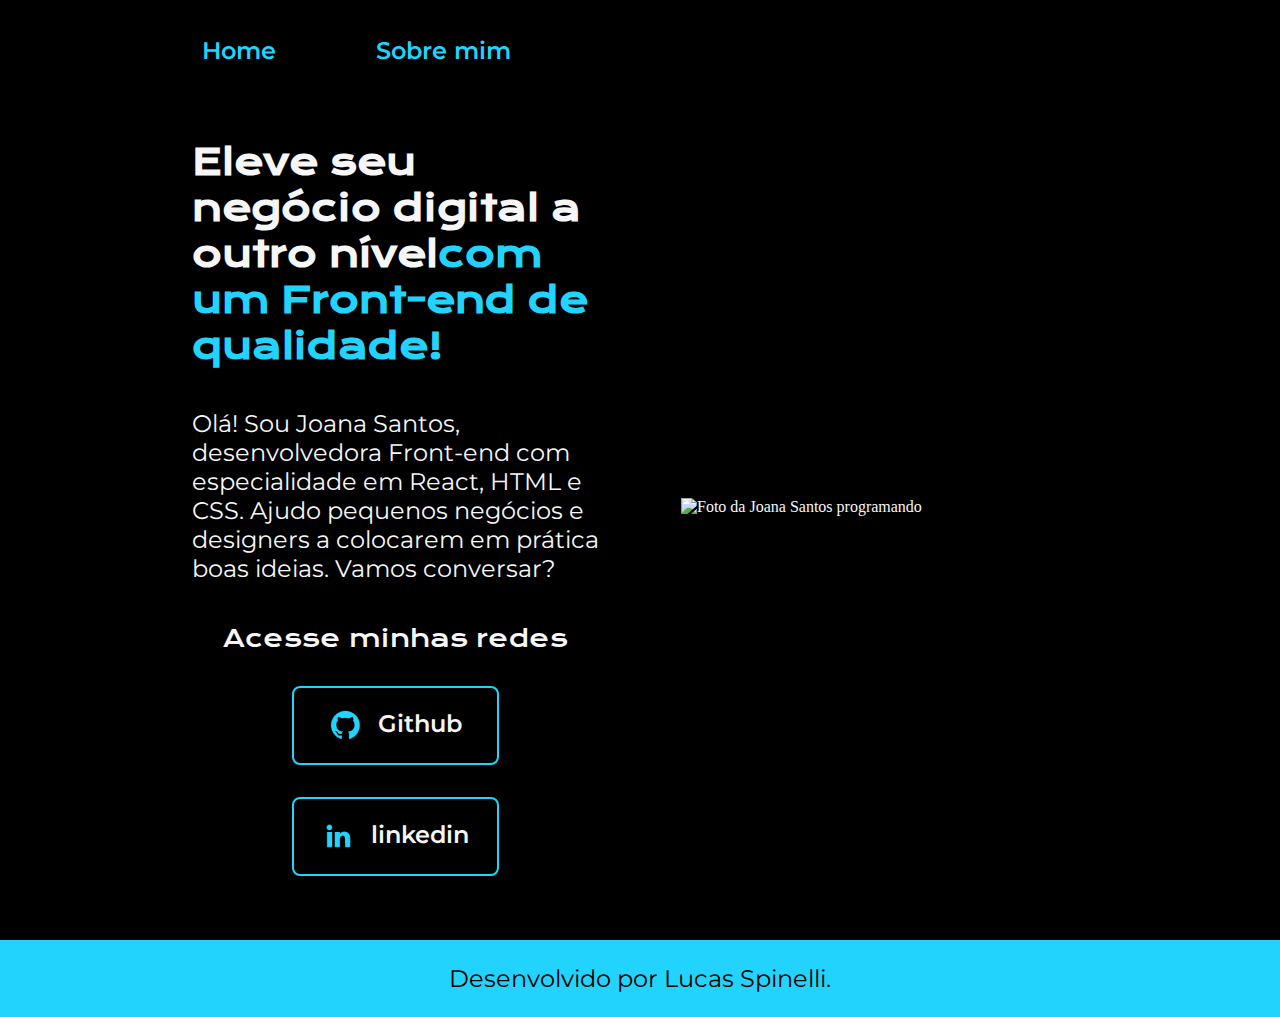
==== index.html @ df26dd65 "Add files via upload" ====
<!DOCTYPE html>
<html lang="pt-br">

<head>
    <meta charset="UTF-8">
    <meta http-equiv="X-UA-Compatible" content="IE=edge">
    <meta name="viewport" content="width=device-width, initial-scale=1.0">
    <title>Portifolio</title>
    <link rel="stylesheet" href="./styles/style.css">
</head>

<body>
    <header class="cabecalho">
        <nav class="cabecalho__menu">
            <a class="cabecalho__menu__link" href="index.html">Home</a>
            <a class="cabecalho__menu__link" href="about.html">Sobre mim</a>
        </nav>
    </header>
    <main class="apresentacao">
        <section class="apresentacao__conteudo">
            <h1 class="apresentacao__conteudo__titulo">Eleve seu negócio digital a outro nível<strong 
            class="titulo-destaque">com um Front-end de qualidade!
            </strong></h1>
            <p class="apresentacao__conteudo__texto">Olá! Sou Joana Santos, desenvolvedora
            Front-end com especialidade em React, HTML e
            CSS. Ajudo pequenos negócios e designers a
            colocarem em prática boas ideias. Vamos
            conversar?</p>
            <div class="apresentacao__links">
                <h2 class="apresentacao__links__subtitulo">Acesse minhas redes</h2>
                <a target="_blank" class="apresentacao__links__navegacao" href="https://github.com/LucasSpinelli003"> 
                    <img src="./assets/github.png">
                    Github
                </a>
                <a target="_blank" class="apresentacao__links__navegacao" href="https://www.linkedin.com/in/lucas-fernando-andrade-spinelli-224258256/">
                    <img src="./assets/linkedin.png">
                    linkedin
                </a>
            </div>
        </section>
        <img class="apresentacao__imagem" src="./assets/imagem.png" alt="Foto da Joana Santos programando">
    </main>
    <footer class="rodape">
        <p>Desenvolvido por Lucas Spinelli.</p>
    </footer>
</body>

</html>
---- styles/style.css ----
@import url('https://fonts.googleapis.com/css2?family=Krona+One&family=Montserrat:wght@400;600&display=swap');

:root {
    --cor-primaria: #000000;
    --cor-secundaria: #F6F6F6;
    --cor-terciaria: #22D4FD;
    --cor-hover: #272727;

    --fonte-primaria: 'Krona One', sans-serif;
    --fonte-secundaria: 'Montserrat', sans-serif;
}
*{
    margin: 0;
    padding: 0;
}

body{
    box-sizing: border-box;
    background-color: var(--cor-primaria);
    color: var(--cor-secundaria);
}
.cabecalho{
    padding: 2% 0% 0% 15%;
}
.cabecalho__menu{
    display: flex;
    gap: 80px;
}
.cabecalho__menu__link{
    font-family: var(--fonte-secundaria);
    font-size: 1.5rem;
    font-weight: 600;
    color: var(--cor-terciaria);
    text-decoration: none;
    padding: 10px;

}
.cabecalho__menu__link:hover{
    padding: solid;
    background-color: var(--cor-hover);
    border-radius:10px ;
}


.apresentacao{
    padding: 5% 15%;
    display: flex;
    align-items: center;
    justify-content: space-between;
    gap: 82px;
}
.apresentacao__conteudo{
    width: 50%;
    display: flex;
    flex-direction: column;
    gap: 40px;
}

.apresentacao__conteudo__titulo{
    font-size: 2.25rem;
    font-family: var(--fonte-primaria);
}
.titulo-destaque{
    color: var(--cor-terciaria);
}
.apresentacao__conteudo__texto{
    font-size: 1.5rem;
    font-family: var(--fonte-secundaria);
}

.apresentacao__links{
    display: flex;
    flex-direction: column;
    justify-content: space-between;
    align-items: center;
    gap: 32px;
}
.apresentacao__links__subtitulo{
    font-family: var(--fonte-primaria);
    font-weight: 400;
    font-size: 1.5rem;
}
.apresentacao__links__navegacao{
    display: flex;
    justify-content: center;
    gap: 16px;
    border: 2px solid var(--cor-terciaria);
    width: 50%;
    text-align: center;
    border-radius: 8px;
    font-size: 1.5rem;
    font-weight: 600;
    padding: 21.5px 0;
    text-decoration: none;
    color: var(--cor-secundaria);
    font-family: var(--fonte-secundaria);
}
.apresentacao__links__navegacao:hover{
    background-color: var(--cor-hover);
}
.apresentacao__imagem{
    width: 50%;
}
.rodape{
    color: var(--cor-primaria);
    background-color: var(--cor-terciaria);
    padding: 24px;
    text-align: center;
    font-family: var(--fonte-secundaria);
    font-size: 1.5rem;
    font-weight: 400;
}

@media (max-width: 1200px) {
    .cabecalho{
         padding: 10%;  
    }
    .cabecalho__menu{
        justify-content: center;
    }
    .apresentacao{
        flex-direction: column-reverse;
        padding: 5%;
    }
    .apresentacao__conteudo{
        width: auto;
    }
}
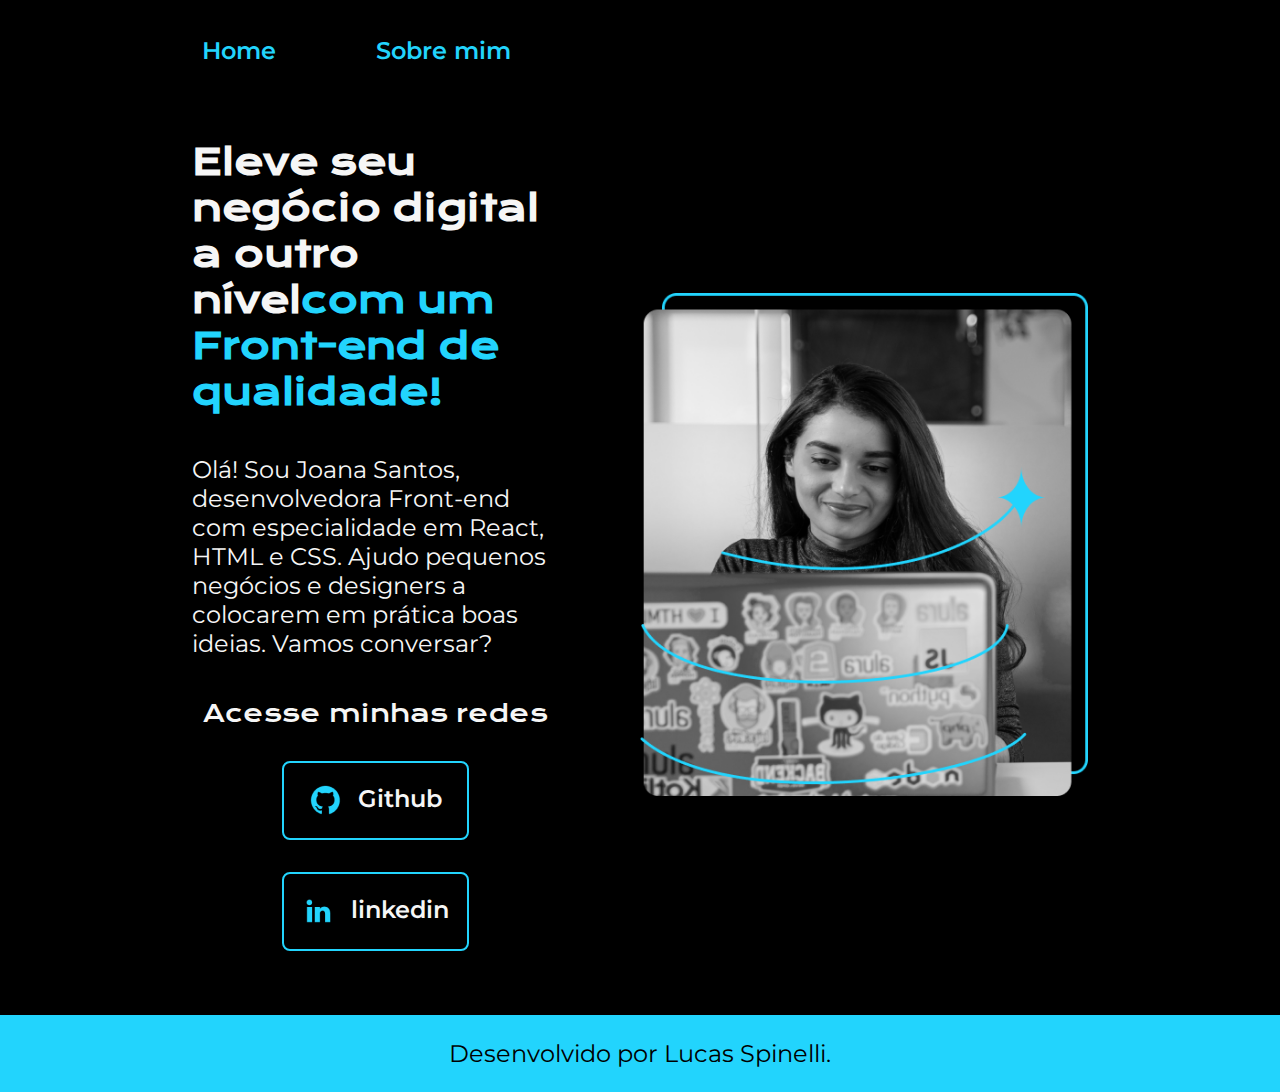
==== commit 18c4044b: "Ajustes para o Site." ====
--- a/index.html
+++ b/index.html
@@ -38,7 +38,7 @@
                 </a>
             </div>
         </section>
-        <img class="apresentacao__imagem" src="./assets/imagem.png" alt="Foto da Joana Santos programando">
+        <img class="apresentacao__imagem" src="./assets/imagemMenina.png" alt="Foto da Joana Santos programando">
     </main>
     <footer class="rodape">
         <p>Desenvolvido por Lucas Spinelli.</p>
